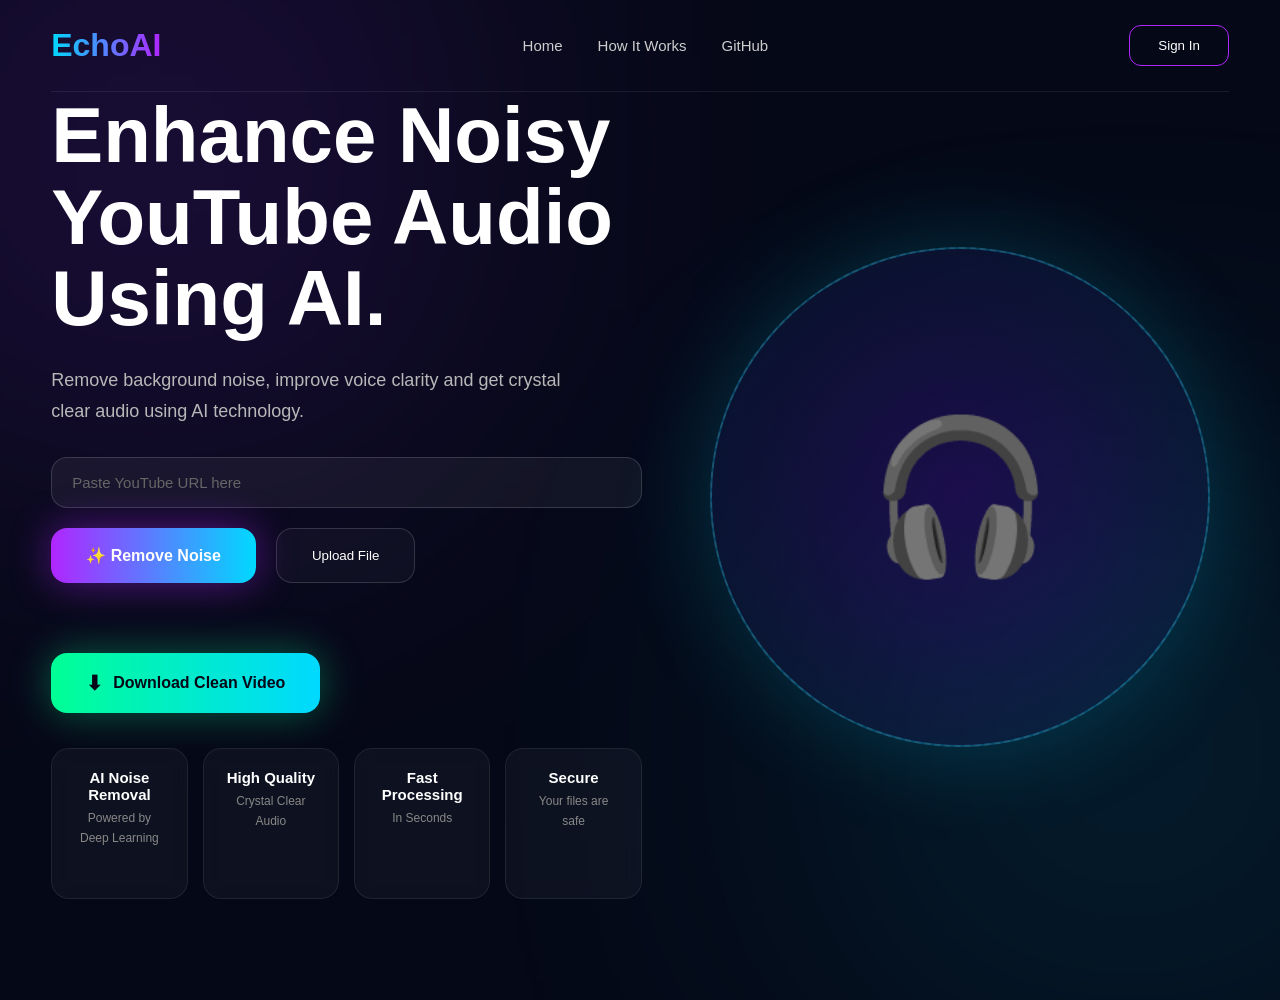
==== static/index.html @ 9ca1d70c "Add files via upload" ====
<!DOCTYPE html>
<html lang="en">
<head>
  <meta charset="UTF-8" />
  <meta name="viewport" content="width=device-width, initial-scale=1.0"/>
  <title>EchoAI</title>
  <link rel="stylesheet" href="style.css">
</head>

<body>

  <div class="glow1"></div>
  <div class="glow2"></div>

  <div class="container">

    <!-- NAVBAR -->
    <nav>
      <div class="logo">EchoAI</div>
      <div class="nav-links">
        <a href="#">Home</a>
        <a href="#">How It Works</a>
        <a href="#">GitHub</a>
      </div>
      <button class="signin-btn">Sign In</button>
    </nav>

    <!-- HERO -->
    <section class="hero">

      <div class="hero-text">

        <h1>
          Enhance Noisy <br>
          YouTube Audio <br>
          Using AI.
        </h1>

        <p>
          Remove background noise, improve voice clarity and get crystal clear audio using AI technology.
        </p>

        <!-- INPUT + BUTTONS -->
        <div class="input-row">
          <input type="text" id="yt-url" placeholder="Paste YouTube URL here" class="url-input">
        </div>

        <div class="buttons">
          <button class="primary-btn" onclick="processVideo()">
            ✨ Remove Noise
          </button>
          <button class="secondary-btn">
            Upload File
          </button>
        </div>

        <!-- STATUS MESSAGE -->
        <p id="status" class="status-msg"></p>

        <!-- DOWNLOAD BUTTON -->
        <a id="download-link" hidden class="download-link-btn">
          <span>⬇</span> Download Clean Video
        </a>

        <!-- FEATURE PILLS -->
        <div class="feature-pills">
          <div class="pill">
            <h4>AI Noise Removal</h4>
            <p>Powered by Deep Learning</p>
          </div>
          <div class="pill">
            <h4>High Quality</h4>
            <p>Crystal Clear Audio</p>
          </div>
          <div class="pill">
            <h4>Fast Processing</h4>
            <p>In Seconds</p>
          </div>
          <div class="pill">
            <h4>Secure</h4>
            <p>Your files are safe</p>
          </div>
        </div>

      </div>

      <!-- HERO RIGHT -->
      <div class="hero-image">
        <div class="headphone-circle">
          <div class="headphone">🎧</div>
        </div>
      </div>

    </section>

  </div>

  <script src="script.js"></script>

</body>
</html>
---- static/style.css ----
*{
  margin:0;
  padding:0;
  box-sizing:border-box;
  font-family:Arial, Helvetica, sans-serif;
}

body{
  background:#050816;
  color:white;
  overflow-x:hidden;
}

a{
  text-decoration:none;
  color:white;
}

.container{
  width:92%;
  margin:auto;
}

/* BACKGROUND GLOW */

.glow1{
  position:absolute;
  width:500px;
  height:500px;
  background:#8a2be2;
  filter:blur(180px);
  opacity:0.25;
  top:-100px;
  left:-100px;
  z-index:-1;
}

.glow2{
  position:absolute;
  width:500px;
  height:500px;
  background:#00d9ff;
  filter:blur(180px);
  opacity:0.15;
  bottom:-100px;
  right:-100px;
  z-index:-1;
}

/* NAVBAR */

nav{
  display:flex;
  justify-content:space-between;
  align-items:center;
  padding:25px 0;
  border-bottom:1px solid rgba(255,255,255,0.08);
}

.logo{
  font-size:32px;
  font-weight:bold;
  background:linear-gradient(to right,#00d9ff,#b026ff);
  background-clip: text;
  -webkit-background-clip:text;
  -webkit-text-fill-color:transparent;
}

.nav-links{
  display:flex;
  gap:35px;
}

.nav-links a{
  font-size:15px;
  color:#ccc;
  transition:0.3s;
}

.nav-links a:hover{
  color:#00d9ff;
}

.signin-btn{
  padding:12px 28px;
  border-radius:12px;
  border:1px solid #b026ff;
  background:transparent;
  color:white;
  cursor:pointer;
  transition:0.3s;
}

.signin-btn:hover{
  background:#b026ff;
  box-shadow:0 0 25px #b026ff;
}

/* HERO */

.hero{
  display:grid;
  grid-template-columns:1.1fr 1fr;
  gap:50px;
  align-items:center;
  min-height:90vh;
}

.hero-text h1{
  font-size:78px;
  line-height:1.05;
  margin-bottom:25px;
  font-weight:900;
}

.hero-text p{
  color:#b8b8b8;
  font-size:18px;
  line-height:1.7;
  margin-bottom:30px;
  max-width:550px;
}

/* URL INPUT */

.input-row{
  margin-bottom:20px;
}

.url-input{
  width:100%;
  padding:16px 20px;
  border-radius:16px;
  border:1px solid rgba(255,255,255,0.15);
  background:rgba(255,255,255,0.05);
  color:white;
  font-size:15px;
  outline:none;
  transition:0.3s;
}

.url-input:focus{
  border-color:#b026ff;
  box-shadow:0 0 20px rgba(176,38,255,0.25);
}

.url-input::placeholder{
  color:#666;
}

/* BUTTONS */

.buttons{
  display:flex;
  gap:20px;
  margin-bottom:20px;
}

.primary-btn{
  padding:18px 35px;
  border:none;
  border-radius:16px;
  background:linear-gradient(to right,#b026ff,#00d9ff);
  color:white;
  font-size:16px;
  font-weight:bold;
  cursor:pointer;
  box-shadow:0 0 40px rgba(176,38,255,0.45);
  transition:0.3s;
}

.primary-btn:hover{
  transform:translateY(-5px);
}

.secondary-btn{
  padding:18px 35px;
  border-radius:16px;
  border:1px solid rgba(255,255,255,0.15);
  background:rgba(255,255,255,0.03);
  color:white;
  cursor:pointer;
  transition:0.3s;
}

.secondary-btn:hover{
  border-color:#00d9ff;
  box-shadow:0 0 25px rgba(0,217,255,0.3);
}

/* STATUS MESSAGE */

.status-msg{
  font-size:14px;
  color:#aaa;
  margin-bottom:20px;
  min-height:20px;
}

/* DOWNLOAD BUTTON */

.download-link-btn{
  display:inline-flex;
  align-items:center;
  gap:10px;
  padding:18px 35px;
  border-radius:16px;
  background:linear-gradient(to right,#00ff95,#00d9ff);
  color:#050816;
  font-size:16px;
  font-weight:bold;
  cursor:pointer;
  margin-bottom:35px;
  box-shadow:0 0 40px rgba(0,255,149,0.35);
  transition:0.3s;
  text-decoration:none;
}

.download-link-btn:hover{
  transform:translateY(-5px);
  box-shadow:0 0 60px rgba(0,255,149,0.5);
}

.download-link-btn span{
  font-size:20px;
}

/* FEATURE PILLS */

.feature-pills{
  display:grid;
  grid-template-columns:repeat(4,1fr);
  gap:15px;
}

.pill{
  background:rgba(255,255,255,0.04);
  border:1px solid rgba(255,255,255,0.08);
  border-radius:18px;
  padding:20px;
  text-align:center;
  backdrop-filter:blur(10px);
  transition:0.3s;
}

.pill:hover{
  transform:translateY(-5px);
  border-color:#00d9ff;
}

.pill h4{
  font-size:15px;
  margin-bottom:5px;
}

.pill p{
  font-size:12px;
  color:#888;
}

/* HERO IMAGE */

.hero-image{
  display:flex;
  justify-content:center;
  align-items:center;
}

.headphone-circle{
  width:500px;
  height:500px;
  border-radius:50%;
  background:radial-gradient(circle,#7a00ff33,#00d9ff11);
  border:2px solid rgba(0,217,255,0.25);
  display:flex;
  justify-content:center;
  align-items:center;
  box-shadow:0 0 100px rgba(0,217,255,0.2);
  position:relative;
}

.headphone-circle::before{
  content:'';
  position:absolute;
  width:100%;
  height:100%;
  border-radius:50%;
  border:2px dashed rgba(255,255,255,0.08);
  animation:rotate 25s linear infinite;
}

@keyframes rotate{
  100%{ transform:rotate(360deg); }
}

.headphone{
  font-size:150px;
}

/* MOBILE */

@media(max-width:1100px){
  .hero{ grid-template-columns:1fr; }
  .hero-text{ text-align:center; }
  .hero-text p{ margin:auto; margin-bottom:30px; }
  .buttons{ justify-content:center; }
  .input-row{ max-width:500px; margin:0 auto 20px; }
  .download-link-btn{ display:flex; justify-content:center; }
}

@media(max-width:768px){
  .nav-links{ display:none; }
  .hero-text h1{ font-size:52px; }
  .feature-pills{ grid-template-columns:1fr 1fr; }
  .buttons{ flex-direction:column; }
  .headphone-circle{ width:320px; height:320px; }
  .headphone{ font-size:90px; }
}
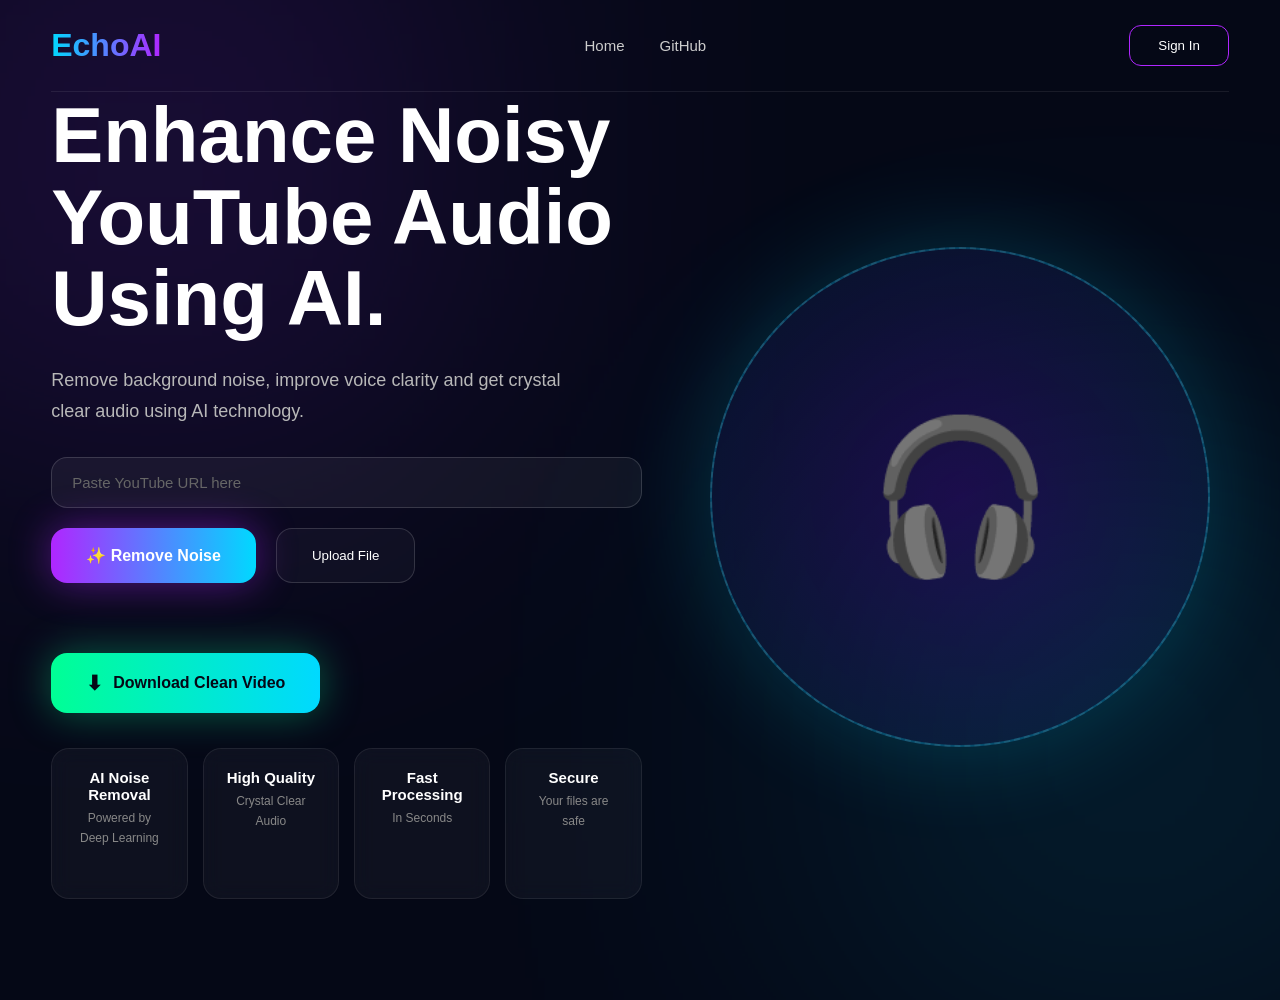
==== commit 3d4515cf: "index file" ====
--- a/static/index.html
+++ b/static/index.html
@@ -1,101 +1,100 @@
-<!DOCTYPE html>
-<html lang="en">
-<head>
-  <meta charset="UTF-8" />
-  <meta name="viewport" content="width=device-width, initial-scale=1.0"/>
-  <title>EchoAI</title>
-  <link rel="stylesheet" href="style.css">
-</head>
-
-<body>
-
-  <div class="glow1"></div>
-  <div class="glow2"></div>
-
-  <div class="container">
-
-    <!-- NAVBAR -->
-    <nav>
-      <div class="logo">EchoAI</div>
-      <div class="nav-links">
-        <a href="#">Home</a>
-        <a href="#">How It Works</a>
-        <a href="#">GitHub</a>
-      </div>
-      <button class="signin-btn">Sign In</button>
-    </nav>
-
-    <!-- HERO -->
-    <section class="hero">
-
-      <div class="hero-text">
-
-        <h1>
-          Enhance Noisy <br>
-          YouTube Audio <br>
-          Using AI.
-        </h1>
-
-        <p>
-          Remove background noise, improve voice clarity and get crystal clear audio using AI technology.
-        </p>
-
-        <!-- INPUT + BUTTONS -->
-        <div class="input-row">
-          <input type="text" id="yt-url" placeholder="Paste YouTube URL here" class="url-input">
-        </div>
-
-        <div class="buttons">
-          <button class="primary-btn" onclick="processVideo()">
-            ✨ Remove Noise
-          </button>
-          <button class="secondary-btn">
-            Upload File
-          </button>
-        </div>
-
-        <!-- STATUS MESSAGE -->
-        <p id="status" class="status-msg"></p>
-
-        <!-- DOWNLOAD BUTTON -->
-        <a id="download-link" hidden class="download-link-btn">
-          <span>⬇</span> Download Clean Video
-        </a>
-
-        <!-- FEATURE PILLS -->
-        <div class="feature-pills">
-          <div class="pill">
-            <h4>AI Noise Removal</h4>
-            <p>Powered by Deep Learning</p>
-          </div>
-          <div class="pill">
-            <h4>High Quality</h4>
-            <p>Crystal Clear Audio</p>
-          </div>
-          <div class="pill">
-            <h4>Fast Processing</h4>
-            <p>In Seconds</p>
-          </div>
-          <div class="pill">
-            <h4>Secure</h4>
-            <p>Your files are safe</p>
-          </div>
-        </div>
-
-      </div>
-
-      <!-- HERO RIGHT -->
-      <div class="hero-image">
-        <div class="headphone-circle">
-          <div class="headphone">🎧</div>
-        </div>
-      </div>
-
-    </section>
-
-  </div>
-
-  <script src="script.js"></script>
-
-</body>
-</html>+<!DOCTYPE html>
+<html lang="en">
+<head>
+  <meta charset="UTF-8" />
+  <meta name="viewport" content="width=device-width, initial-scale=1.0"/>
+  <title>EchoAI</title>
+  <link rel="stylesheet" href="style.css">
+</head>
+
+<body>
+
+  <div class="glow1"></div>
+  <div class="glow2"></div>
+
+  <div class="container">
+
+    <!-- NAVBAR -->
+    <nav>
+      <div class="logo">EchoAI</div>
+      <div class="nav-links">
+        <a href="index.html">Home</a>
+        <a href="https://github.com/Ankita-19624792/audio-noise-remover.git">GitHub</a>
+      </div>
+      <button class="signin-btn">Sign In</button>
+    </nav>
+
+    <!-- HERO -->
+    <section class="hero">
+
+      <div class="hero-text">
+
+        <h1>
+          Enhance Noisy <br>
+          YouTube Audio <br>
+          Using AI.
+        </h1>
+
+        <p>
+          Remove background noise, improve voice clarity and get crystal clear audio using AI technology.
+        </p>
+
+        <!-- INPUT + BUTTONS -->
+        <div class="input-row">
+          <input type="text" id="yt-url" placeholder="Paste YouTube URL here" class="url-input">
+        </div>
+
+        <div class="buttons">
+          <button class="primary-btn" onclick="processVideo()">
+            ✨ Remove Noise
+          </button>
+          <button class="secondary-btn">
+            Upload File
+          </button>
+        </div>
+
+        <!-- STATUS MESSAGE -->
+        <p id="status" class="status-msg"></p>
+
+        <!-- DOWNLOAD BUTTON -->
+        <a id="download-link" hidden class="download-link-btn">
+          <span>⬇</span> Download Clean Video
+        </a>
+
+        <!-- FEATURE PILLS -->
+        <div class="feature-pills">
+          <div class="pill">
+            <h4>AI Noise Removal</h4>
+            <p>Powered by Deep Learning</p>
+          </div>
+          <div class="pill">
+            <h4>High Quality</h4>
+            <p>Crystal Clear Audio</p>
+          </div>
+          <div class="pill">
+            <h4>Fast Processing</h4>
+            <p>In Seconds</p>
+          </div>
+          <div class="pill">
+            <h4>Secure</h4>
+            <p>Your files are safe</p>
+          </div>
+        </div>
+
+      </div>
+
+      <!-- HERO RIGHT -->
+      <div class="hero-image">
+        <div class="headphone-circle">
+          <div class="headphone">🎧</div>
+        </div>
+      </div>
+
+    </section>
+
+  </div>
+
+  <script src="script.js"></script>
+
+</body>
+</html>
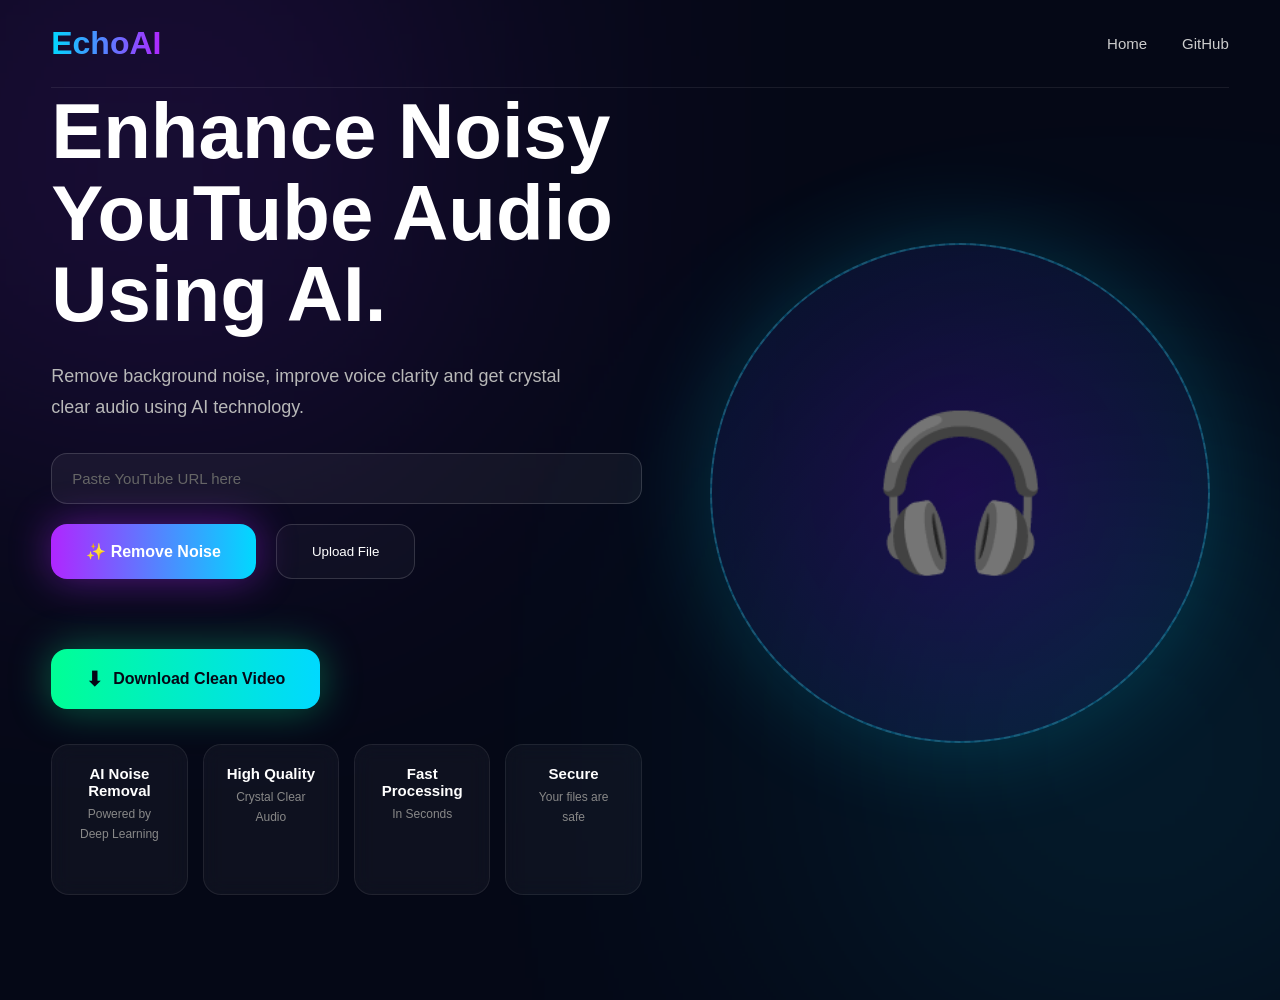
==== commit 0641ac28: "Update index.html" ====
--- a/static/index.html
+++ b/static/index.html
@@ -21,7 +21,7 @@
         <a href="index.html">Home</a>
         <a href="https://github.com/Ankita-19624792/audio-noise-remover.git">GitHub</a>
       </div>
-      <button class="signin-btn">Sign In</button>
+     
     </nav>
 
     <!-- HERO -->
@@ -44,14 +44,28 @@
           <input type="text" id="yt-url" placeholder="Paste YouTube URL here" class="url-input">
         </div>
 
+        <input type="file" id="fileInput" hidden />
+
         <div class="buttons">
           <button class="primary-btn" onclick="processVideo()">
             ✨ Remove Noise
           </button>
-          <button class="secondary-btn">
+        
+          <button class="secondary-btn" onclick="openFileExplorer()">
             Upload File
           </button>
         </div>
+        
+        <script>
+        function openFileExplorer() {
+          document.getElementById("fileInput").click();
+        }
+        
+        document.getElementById("fileInput").addEventListener("change", function(event) {
+          const file = event.target.files[0];
+          console.log("Uploaded file:", file);
+        });
+        </script>
 
         <!-- STATUS MESSAGE -->
         <p id="status" class="status-msg"></p>
--- a/static/style.css
+++ b/static/style.css
@@ -315,4 +315,4 @@
   .buttons{ flex-direction:column; }
   .headphone-circle{ width:320px; height:320px; }
   .headphone{ font-size:90px; }
-}+}
